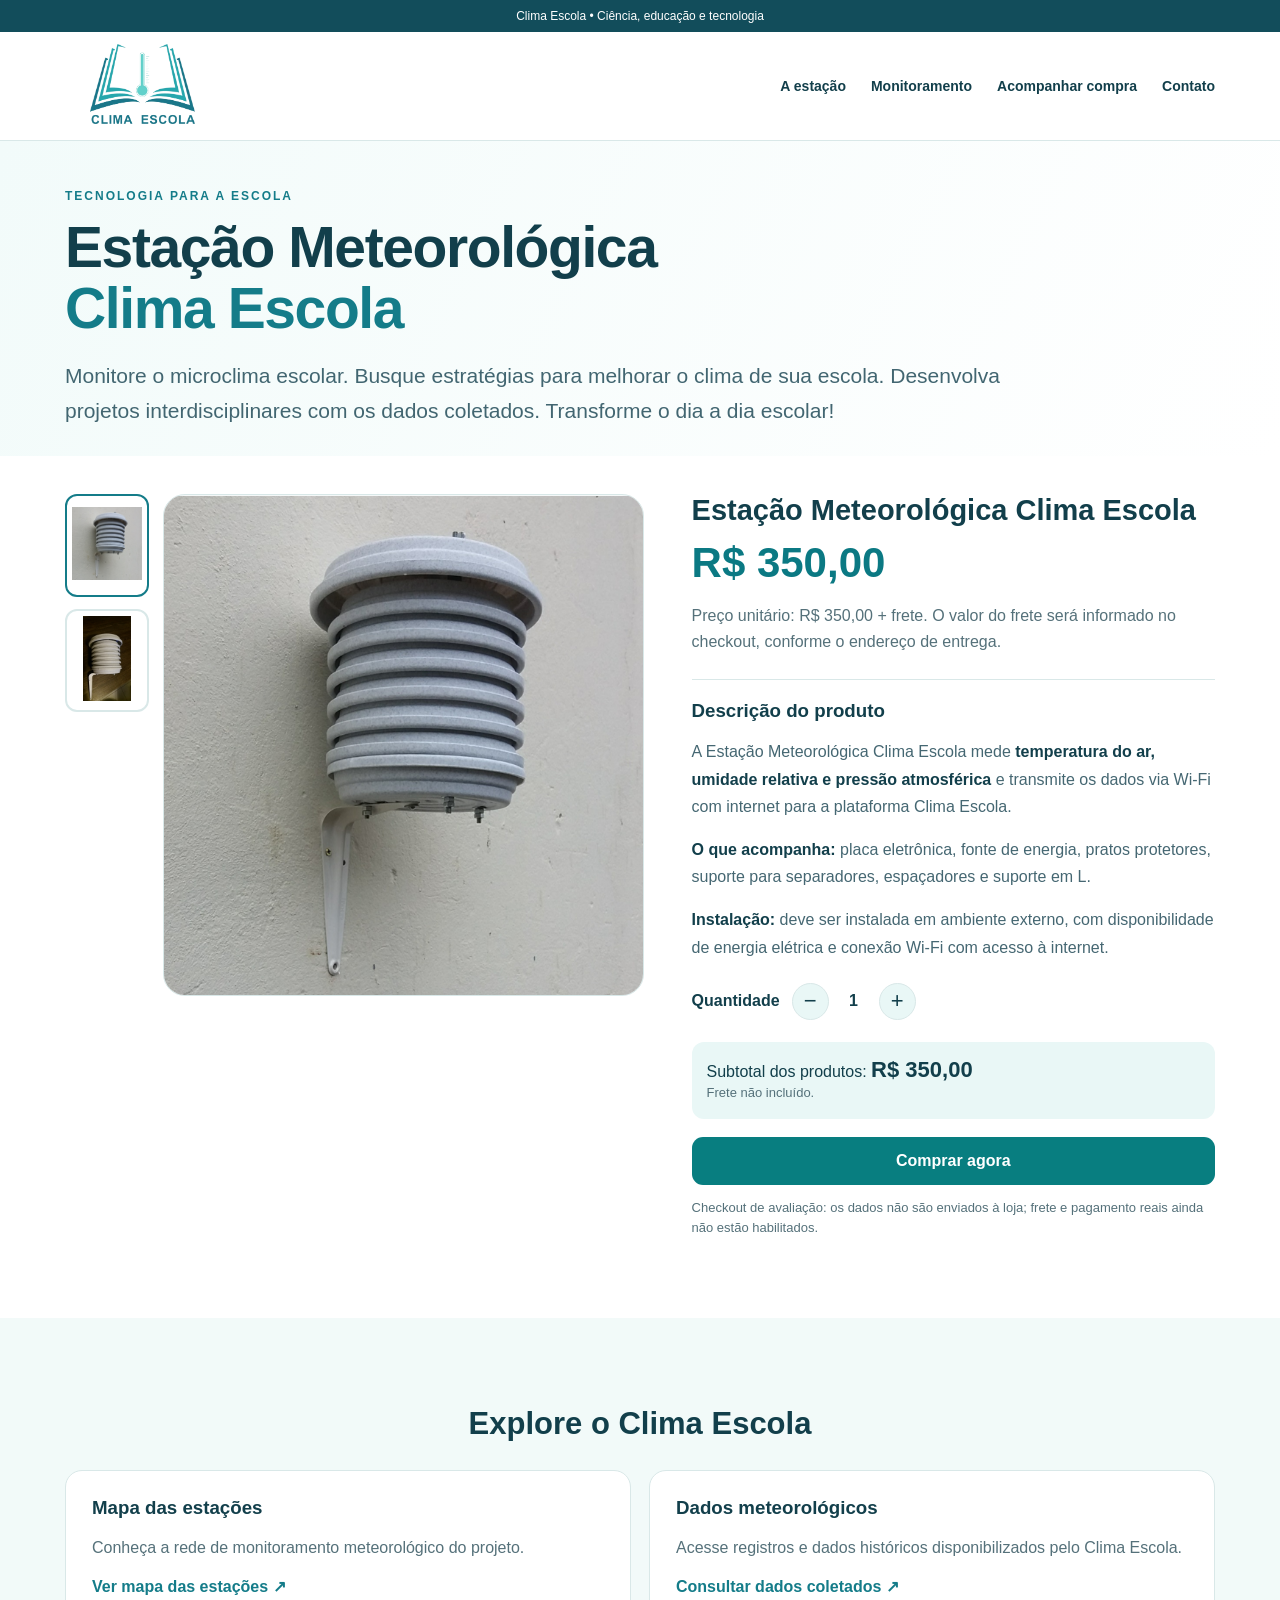
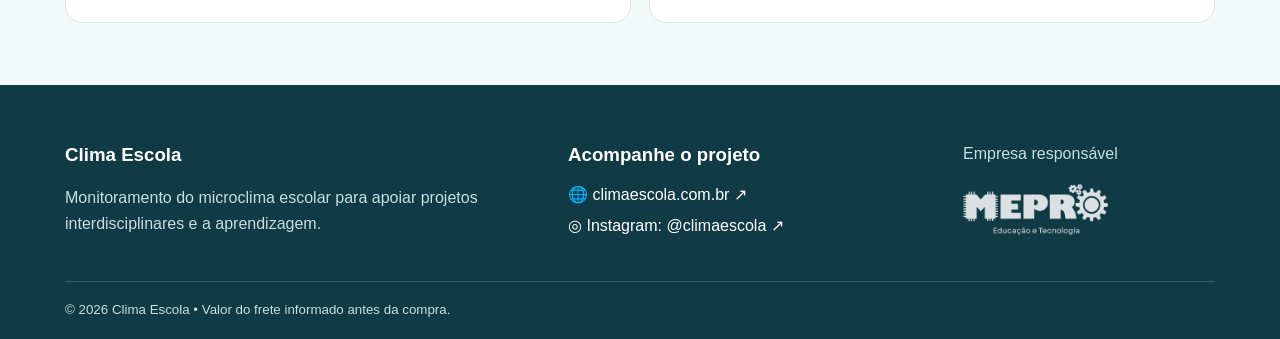
==== index.html @ 7504cd3f "Add files via upload" ====
<!doctype html><html lang="pt-BR"><head><meta charset="utf-8"><meta name="viewport" content="width=device-width,initial-scale=1"><meta name="description" content="Estação Meteorológica Clima Escola. Monitore o microclima escolar e desenvolva projetos com dados meteorológicos."><title>Estação Meteorológica | Clima Escola</title><style>
:root{--dark:#123f4b;--teal:#147c89;--mint:#e9f7f6;--line:#d9e8e8;--muted:#55717a}*{box-sizing:border-box}html{scroll-behavior:smooth}body{margin:0;font-family:Arial,Helvetica,sans-serif;color:var(--dark);background:#fff}a{color:inherit;text-decoration:none}button,input{font:inherit}.wrap{width:min(1150px,calc(100% - 36px));margin:auto}.strip{background:#124d5b;color:white;text-align:center;padding:9px;font-size:12px}.header{border-bottom:1px solid var(--line);background:#fff}.nav{display:flex;align-items:center;justify-content:space-between;gap:18px;padding:12px 0}.logo{width:155px;max-height:80px;object-fit:contain}.links{display:flex;gap:25px;flex-wrap:wrap;font-size:14px;font-weight:700}.links a:hover,.footer a:hover{color:#28a7a8}.intro{background:linear-gradient(115deg,#f2fbfa,#fff);padding:48px 0 28px}.intro .kicker{font-size:12px;letter-spacing:2px;color:var(--teal);font-weight:800;text-transform:uppercase}.intro h1{font-size:clamp(34px,4.6vw,57px);line-height:1.07;letter-spacing:-1.4px;margin:14px 0 20px}.intro h1 span{display:block;color:var(--teal)}.intro p{font-size:clamp(17px,2vw,21px);line-height:1.65;color:#426671;max-width:950px;margin:0}.shop{padding:38px 0 66px}.shop-grid{display:grid;grid-template-columns:minmax(0,1.05fr) minmax(340px,.95fr);gap:48px;align-items:start}.photo-area{display:grid;grid-template-columns:84px minmax(0,1fr);gap:14px}.thumbs{display:flex;flex-direction:column;gap:12px}.thumb{border:2px solid var(--line);background:white;border-radius:12px;padding:5px;cursor:pointer}.thumb[aria-pressed=true]{border-color:var(--teal)}.thumb img{width:100%;height:85px;object-fit:contain}.photo-main{border:1px solid var(--line);background:#f4f8f8;border-radius:22px;display:grid;place-items:center;min-height:500px;overflow:hidden}.photo-main img{width:100%;height:500px;object-fit:contain}.detail h2{font-size:29px;margin:0 0 12px}.price{font-size:42px;font-weight:800;color:#0b7983;margin:0 0 10px}.muted{color:var(--muted);line-height:1.6}.description{margin-top:25px;padding-top:20px;border-top:1px solid var(--line)}.description h3{margin:0 0 10px}.description p{line-height:1.7;color:#456772}.description strong{color:var(--dark)}.qty{display:flex;align-items:center;gap:12px;margin:22px 0}.qty button{width:37px;height:37px;border-radius:50%;border:1px solid var(--line);background:var(--mint);cursor:pointer;font-size:22px;color:var(--dark)}.qty output{min-width:26px;text-align:center;font-weight:bold}.subtotal{background:var(--mint);padding:15px;border-radius:12px;margin:12px 0 18px}.subtotal strong{font-size:22px}.primary{background:#087e80;border:0;border-radius:11px;color:white;padding:15px 24px;cursor:pointer;font-weight:700;display:inline-block;text-align:center}.primary:hover{background:#08646a}.full{width:100%}.shipping{margin:20px 0}.shipping label{display:block;font-weight:bold;margin-bottom:8px}.shipping input{width:100%;border:1px solid #b9d2d3;border-radius:10px;padding:13px}.notice{font-size:13px;line-height:1.6;color:#55717a}.info{padding:62px 0;background:#f2faf9}.info h2{text-align:center;font-size:31px}.info-grid{display:grid;grid-template-columns:1fr 1fr;gap:18px;margin-top:28px}.info-card{background:white;border:1px solid var(--line);padding:26px;border-radius:17px}.info-card h3{margin:0 0 10px}.info-card p{line-height:1.65;color:var(--muted)}.info-card a{font-weight:700;color:var(--teal)}.footer{background:#103a46;color:white;padding:40px 0 22px}.foot-grid{display:grid;grid-template-columns:1.3fr 1fr .7fr;gap:35px}.footer p{color:#c6dfe0;line-height:1.65}.footer a{display:block;margin:12px 0}.mepro{width:145px;max-width:100%;object-fit:contain;opacity:.85}.footer small{display:block;margin-top:28px;padding-top:20px;border-top:1px solid #3b6168;color:#c6dfe0}@media(max-width:850px){.shop-grid{grid-template-columns:1fr;gap:26px}.photo-main,.photo-main img{height:400px;min-height:0}.foot-grid{grid-template-columns:1fr 1fr}.links{gap:13px}}@media(max-width:560px){.links{font-size:12px}.links a:nth-child(2){display:none}.logo{width:110px}.intro{padding:34px 0 18px}.shop{padding:25px 0 45px}.photo-area{grid-template-columns:1fr}.thumbs{flex-direction:row;order:2}.thumb{width:82px}.photo-main,.photo-main img{height:350px}.info-grid,.foot-grid{grid-template-columns:1fr}.info{padding:42px 0}}
</style></head><body><div class="strip">Clima Escola • Ciência, educação e tecnologia</div><header class="header"><div class="wrap nav"><a href="#inicio" aria-label="Início"><img class="logo" src="logo-clima-escola.png" alt="Logotipo Clima Escola"></a><nav class="links" aria-label="Menu"><a href="#produto">A estação</a><a href="#monitoramento">Monitoramento</a><a href="acompanhamento.html">Acompanhar compra</a><a href="#contato">Contato</a></nav></div></header><main><section id="inicio" class="intro"><div class="wrap"><div class="kicker">Tecnologia para a escola</div><h1>Estação Meteorológica<span>Clima Escola</span></h1><p>Monitore o microclima escolar. Busque estratégias para melhorar o clima de sua escola. Desenvolva projetos interdisciplinares com os dados coletados. Transforme o dia a dia escolar!</p></div></section><section id="produto" class="shop"><div class="wrap shop-grid"><div class="photo-area"><div class="thumbs" aria-label="Fotografias do produto"><button class="thumb" type="button" aria-label="Ver estação instalada" aria-pressed="true" data-image="estacao-original-instalada.png" data-alt="Fotografia original da estação meteorológica instalada em parede"><img src="estacao-original-instalada.png" alt="Miniatura da estação instalada"></button><button class="thumb" type="button" aria-label="Ver detalhe da estação" aria-pressed="false" data-image="estacao-original-detalhe.jpg" data-alt="Fotografia original da estação meteorológica com suporte em L"><img src="estacao-original-detalhe.jpg" alt="Miniatura da estação com suporte"></button></div><div class="photo-main"><img id="principal" src="estacao-original-instalada.png" alt="Fotografia original da estação meteorológica instalada em parede"></div></div><div class="detail"><h2>Estação Meteorológica Clima Escola</h2><p class="price">R$ 350,00</p><p class="muted">Preço unitário: R$ 350,00 + frete. O valor do frete será informado no checkout, conforme o endereço de entrega.</p><div class="description"><h3>Descrição do produto</h3><p>A Estação Meteorológica Clima Escola mede <strong>temperatura do ar, umidade relativa e pressão atmosférica</strong> e transmite os dados via Wi-Fi com internet para a plataforma Clima Escola.</p><p><strong>O que acompanha:</strong> placa eletrônica, fonte de energia, pratos protetores, suporte para separadores, espaçadores e suporte em L.</p><p><strong>Instalação:</strong> deve ser instalada em ambiente externo, com disponibilidade de energia elétrica e conexão Wi-Fi com acesso à internet.</p></div><div class="qty"><strong>Quantidade</strong><button id="menos" type="button" aria-label="Diminuir quantidade">−</button><output id="quantidade" aria-live="polite">1</output><button id="mais" type="button" aria-label="Aumentar quantidade">+</button></div><div class="subtotal">Subtotal dos produtos: <strong id="subtotal">R$ 350,00</strong><div class="notice">Frete não incluído.</div></div><button class="primary full" id="comprar" type="button">Comprar agora</button><p class="notice" id="aviso-compra" role="status">Checkout de avaliação: os dados não são enviados à loja; frete e pagamento reais ainda não estão habilitados.</p></div></div></section><section class="info" id="monitoramento"><div class="wrap"><h2>Explore o Clima Escola</h2><div class="info-grid"><article class="info-card"><h3>Mapa das estações</h3><p>Conheça a rede de monitoramento meteorológico do projeto.</p><a href="https://climaescola.com.br/Clima/mapa02.php" target="_blank" rel="noopener noreferrer">Ver mapa das estações ↗</a></article><article class="info-card"><h3>Dados meteorológicos</h3><p>Acesse registros e dados históricos disponibilizados pelo Clima Escola.</p><a href="https://climaescola.com.br/Clima/dados_coletados.php" target="_blank" rel="noopener noreferrer">Consultar dados coletados ↗</a></article></div></div></section></main><footer id="contato" class="footer"><div class="wrap"><div class="foot-grid"><div><h3>Clima Escola</h3><p>Monitoramento do microclima escolar para apoiar projetos interdisciplinares e a aprendizagem.</p></div><div><h3>Acompanhe o projeto</h3><a href="https://climaescola.com.br" target="_blank" rel="noopener noreferrer">🌐 climaescola.com.br ↗</a><a href="https://www.instagram.com/climaescola/" target="_blank" rel="noopener noreferrer">◎ Instagram: @climaescola ↗</a></div><div><p>Empresa responsável</p><img class="mepro" src="logo-mepro.png" alt="Mepro Educação e Tecnologia"></div></div><small>© <span id="ano"></span> Clima Escola • Valor do frete informado antes da compra.</small></div></footer><script>
const money=n=>n.toLocaleString('pt-BR',{style:'currency',currency:'BRL'});let quantidade=1;function atualiza(){document.getElementById('quantidade').textContent=quantidade;document.getElementById('subtotal').textContent=money(quantidade*350)}document.getElementById('menos').addEventListener('click',()=>{quantidade=Math.max(1,quantidade-1);atualiza()});document.getElementById('mais').addEventListener('click',()=>{quantidade=Math.min(99,quantidade+1);atualiza()});document.querySelectorAll('.thumb').forEach(btn=>btn.addEventListener('click',()=>{document.getElementById('principal').src=btn.dataset.image;document.getElementById('principal').alt=btn.dataset.alt;document.querySelectorAll('.thumb').forEach(b=>b.setAttribute('aria-pressed',String(b===btn)))}));document.getElementById('comprar').addEventListener('click',()=>{sessionStorage.setItem('ce_qtd',String(quantidade));sessionStorage.removeItem('ce_cep');window.location.href='checkout.html'});document.getElementById('ano').textContent=new Date().getFullYear();
</script></body></html>
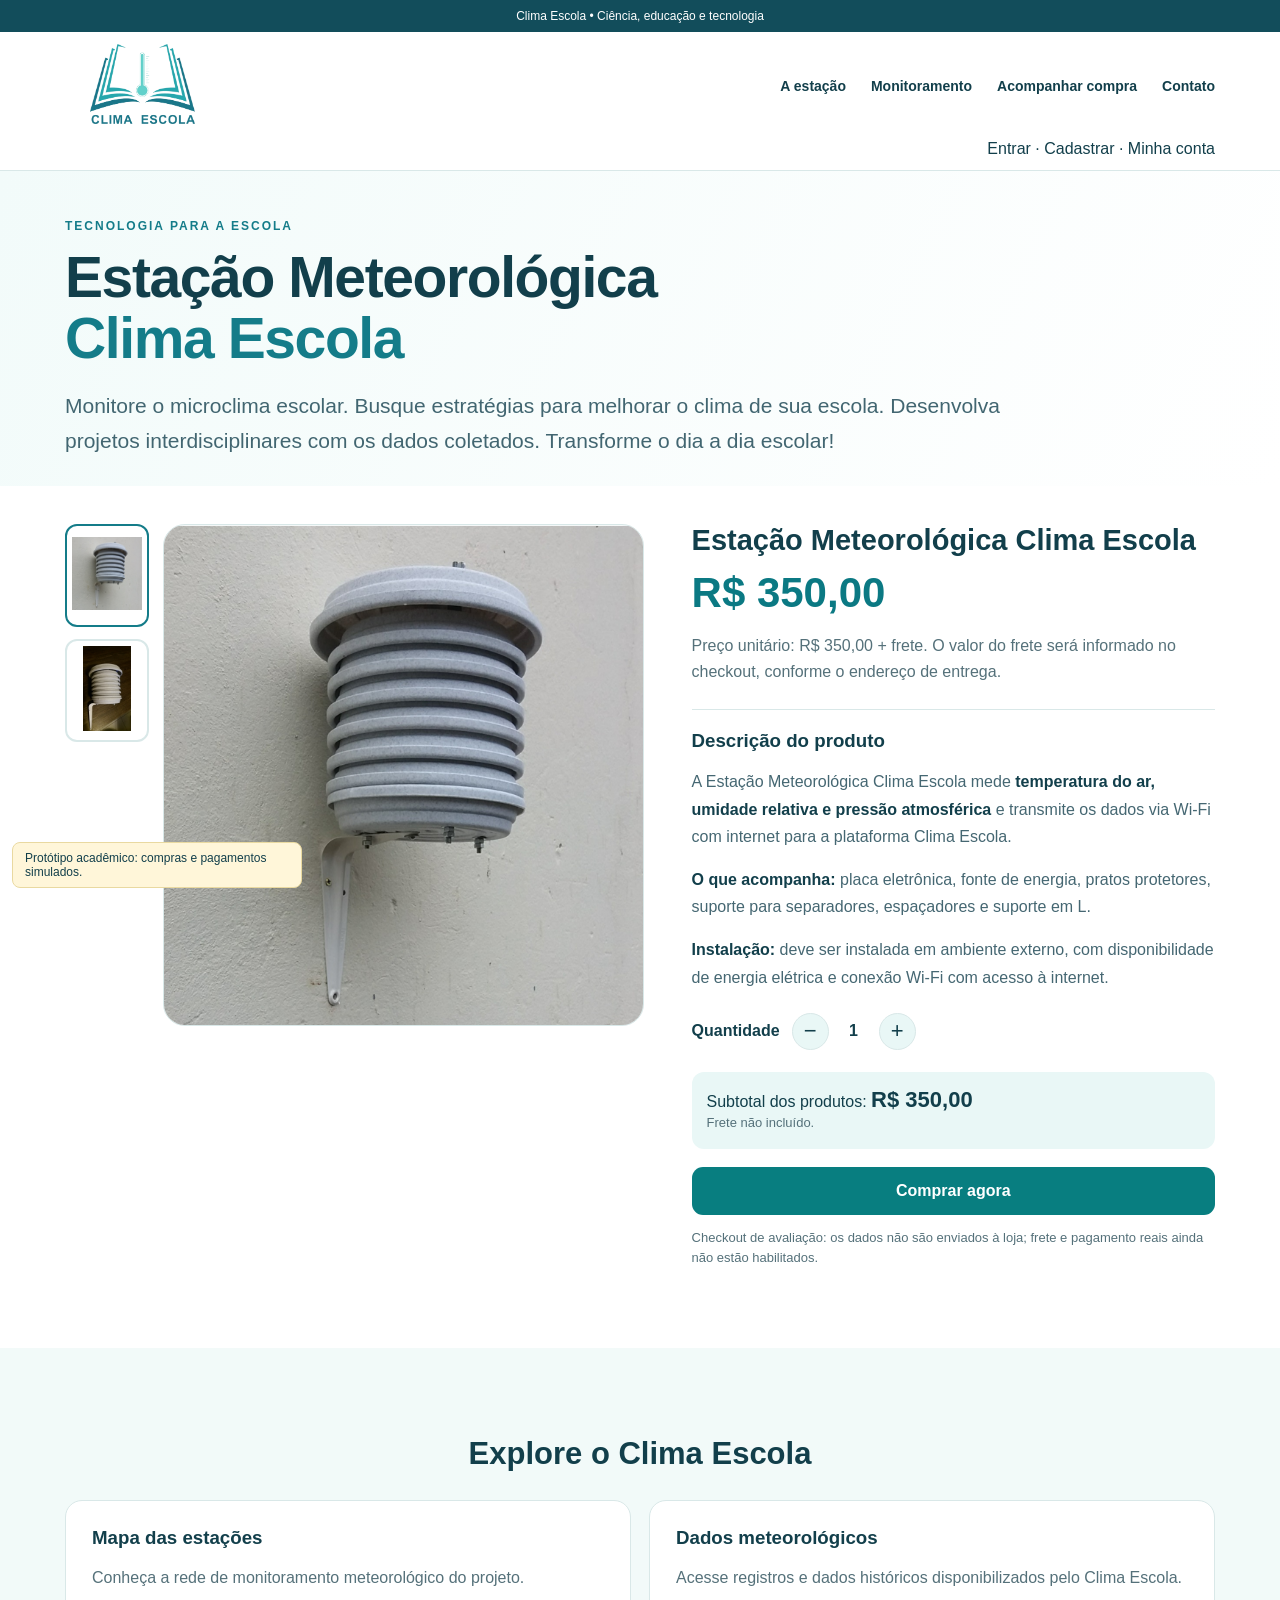
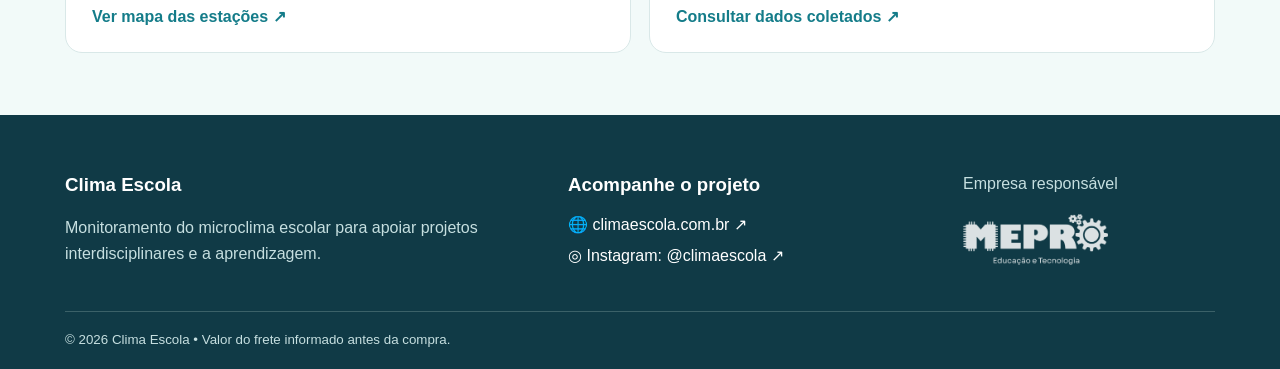
==== commit 065960b9: "Add files via upload" ====
--- a/index.html
+++ b/index.html
@@ -1,5 +1,5 @@
 <!doctype html><html lang="pt-BR"><head><meta charset="utf-8"><meta name="viewport" content="width=device-width,initial-scale=1"><meta name="description" content="Estação Meteorológica Clima Escola. Monitore o microclima escolar e desenvolva projetos com dados meteorológicos."><title>Estação Meteorológica | Clima Escola</title><style>
 :root{--dark:#123f4b;--teal:#147c89;--mint:#e9f7f6;--line:#d9e8e8;--muted:#55717a}*{box-sizing:border-box}html{scroll-behavior:smooth}body{margin:0;font-family:Arial,Helvetica,sans-serif;color:var(--dark);background:#fff}a{color:inherit;text-decoration:none}button,input{font:inherit}.wrap{width:min(1150px,calc(100% - 36px));margin:auto}.strip{background:#124d5b;color:white;text-align:center;padding:9px;font-size:12px}.header{border-bottom:1px solid var(--line);background:#fff}.nav{display:flex;align-items:center;justify-content:space-between;gap:18px;padding:12px 0}.logo{width:155px;max-height:80px;object-fit:contain}.links{display:flex;gap:25px;flex-wrap:wrap;font-size:14px;font-weight:700}.links a:hover,.footer a:hover{color:#28a7a8}.intro{background:linear-gradient(115deg,#f2fbfa,#fff);padding:48px 0 28px}.intro .kicker{font-size:12px;letter-spacing:2px;color:var(--teal);font-weight:800;text-transform:uppercase}.intro h1{font-size:clamp(34px,4.6vw,57px);line-height:1.07;letter-spacing:-1.4px;margin:14px 0 20px}.intro h1 span{display:block;color:var(--teal)}.intro p{font-size:clamp(17px,2vw,21px);line-height:1.65;color:#426671;max-width:950px;margin:0}.shop{padding:38px 0 66px}.shop-grid{display:grid;grid-template-columns:minmax(0,1.05fr) minmax(340px,.95fr);gap:48px;align-items:start}.photo-area{display:grid;grid-template-columns:84px minmax(0,1fr);gap:14px}.thumbs{display:flex;flex-direction:column;gap:12px}.thumb{border:2px solid var(--line);background:white;border-radius:12px;padding:5px;cursor:pointer}.thumb[aria-pressed=true]{border-color:var(--teal)}.thumb img{width:100%;height:85px;object-fit:contain}.photo-main{border:1px solid var(--line);background:#f4f8f8;border-radius:22px;display:grid;place-items:center;min-height:500px;overflow:hidden}.photo-main img{width:100%;height:500px;object-fit:contain}.detail h2{font-size:29px;margin:0 0 12px}.price{font-size:42px;font-weight:800;color:#0b7983;margin:0 0 10px}.muted{color:var(--muted);line-height:1.6}.description{margin-top:25px;padding-top:20px;border-top:1px solid var(--line)}.description h3{margin:0 0 10px}.description p{line-height:1.7;color:#456772}.description strong{color:var(--dark)}.qty{display:flex;align-items:center;gap:12px;margin:22px 0}.qty button{width:37px;height:37px;border-radius:50%;border:1px solid var(--line);background:var(--mint);cursor:pointer;font-size:22px;color:var(--dark)}.qty output{min-width:26px;text-align:center;font-weight:bold}.subtotal{background:var(--mint);padding:15px;border-radius:12px;margin:12px 0 18px}.subtotal strong{font-size:22px}.primary{background:#087e80;border:0;border-radius:11px;color:white;padding:15px 24px;cursor:pointer;font-weight:700;display:inline-block;text-align:center}.primary:hover{background:#08646a}.full{width:100%}.shipping{margin:20px 0}.shipping label{display:block;font-weight:bold;margin-bottom:8px}.shipping input{width:100%;border:1px solid #b9d2d3;border-radius:10px;padding:13px}.notice{font-size:13px;line-height:1.6;color:#55717a}.info{padding:62px 0;background:#f2faf9}.info h2{text-align:center;font-size:31px}.info-grid{display:grid;grid-template-columns:1fr 1fr;gap:18px;margin-top:28px}.info-card{background:white;border:1px solid var(--line);padding:26px;border-radius:17px}.info-card h3{margin:0 0 10px}.info-card p{line-height:1.65;color:var(--muted)}.info-card a{font-weight:700;color:var(--teal)}.footer{background:#103a46;color:white;padding:40px 0 22px}.foot-grid{display:grid;grid-template-columns:1.3fr 1fr .7fr;gap:35px}.footer p{color:#c6dfe0;line-height:1.65}.footer a{display:block;margin:12px 0}.mepro{width:145px;max-width:100%;object-fit:contain;opacity:.85}.footer small{display:block;margin-top:28px;padding-top:20px;border-top:1px solid #3b6168;color:#c6dfe0}@media(max-width:850px){.shop-grid{grid-template-columns:1fr;gap:26px}.photo-main,.photo-main img{height:400px;min-height:0}.foot-grid{grid-template-columns:1fr 1fr}.links{gap:13px}}@media(max-width:560px){.links{font-size:12px}.links a:nth-child(2){display:none}.logo{width:110px}.intro{padding:34px 0 18px}.shop{padding:25px 0 45px}.photo-area{grid-template-columns:1fr}.thumbs{flex-direction:row;order:2}.thumb{width:82px}.photo-main,.photo-main img{height:350px}.info-grid,.foot-grid{grid-template-columns:1fr}.info{padding:42px 0}}
-</style></head><body><div class="strip">Clima Escola • Ciência, educação e tecnologia</div><header class="header"><div class="wrap nav"><a href="#inicio" aria-label="Início"><img class="logo" src="logo-clima-escola.png" alt="Logotipo Clima Escola"></a><nav class="links" aria-label="Menu"><a href="#produto">A estação</a><a href="#monitoramento">Monitoramento</a><a href="acompanhamento.html">Acompanhar compra</a><a href="#contato">Contato</a></nav></div></header><main><section id="inicio" class="intro"><div class="wrap"><div class="kicker">Tecnologia para a escola</div><h1>Estação Meteorológica<span>Clima Escola</span></h1><p>Monitore o microclima escolar. Busque estratégias para melhorar o clima de sua escola. Desenvolva projetos interdisciplinares com os dados coletados. Transforme o dia a dia escolar!</p></div></section><section id="produto" class="shop"><div class="wrap shop-grid"><div class="photo-area"><div class="thumbs" aria-label="Fotografias do produto"><button class="thumb" type="button" aria-label="Ver estação instalada" aria-pressed="true" data-image="estacao-original-instalada.png" data-alt="Fotografia original da estação meteorológica instalada em parede"><img src="estacao-original-instalada.png" alt="Miniatura da estação instalada"></button><button class="thumb" type="button" aria-label="Ver detalhe da estação" aria-pressed="false" data-image="estacao-original-detalhe.jpg" data-alt="Fotografia original da estação meteorológica com suporte em L"><img src="estacao-original-detalhe.jpg" alt="Miniatura da estação com suporte"></button></div><div class="photo-main"><img id="principal" src="estacao-original-instalada.png" alt="Fotografia original da estação meteorológica instalada em parede"></div></div><div class="detail"><h2>Estação Meteorológica Clima Escola</h2><p class="price">R$ 350,00</p><p class="muted">Preço unitário: R$ 350,00 + frete. O valor do frete será informado no checkout, conforme o endereço de entrega.</p><div class="description"><h3>Descrição do produto</h3><p>A Estação Meteorológica Clima Escola mede <strong>temperatura do ar, umidade relativa e pressão atmosférica</strong> e transmite os dados via Wi-Fi com internet para a plataforma Clima Escola.</p><p><strong>O que acompanha:</strong> placa eletrônica, fonte de energia, pratos protetores, suporte para separadores, espaçadores e suporte em L.</p><p><strong>Instalação:</strong> deve ser instalada em ambiente externo, com disponibilidade de energia elétrica e conexão Wi-Fi com acesso à internet.</p></div><div class="qty"><strong>Quantidade</strong><button id="menos" type="button" aria-label="Diminuir quantidade">−</button><output id="quantidade" aria-live="polite">1</output><button id="mais" type="button" aria-label="Aumentar quantidade">+</button></div><div class="subtotal">Subtotal dos produtos: <strong id="subtotal">R$ 350,00</strong><div class="notice">Frete não incluído.</div></div><button class="primary full" id="comprar" type="button">Comprar agora</button><p class="notice" id="aviso-compra" role="status">Checkout de avaliação: os dados não são enviados à loja; frete e pagamento reais ainda não estão habilitados.</p></div></div></section><section class="info" id="monitoramento"><div class="wrap"><h2>Explore o Clima Escola</h2><div class="info-grid"><article class="info-card"><h3>Mapa das estações</h3><p>Conheça a rede de monitoramento meteorológico do projeto.</p><a href="https://climaescola.com.br/Clima/mapa02.php" target="_blank" rel="noopener noreferrer">Ver mapa das estações ↗</a></article><article class="info-card"><h3>Dados meteorológicos</h3><p>Acesse registros e dados históricos disponibilizados pelo Clima Escola.</p><a href="https://climaescola.com.br/Clima/dados_coletados.php" target="_blank" rel="noopener noreferrer">Consultar dados coletados ↗</a></article></div></div></section></main><footer id="contato" class="footer"><div class="wrap"><div class="foot-grid"><div><h3>Clima Escola</h3><p>Monitoramento do microclima escolar para apoiar projetos interdisciplinares e a aprendizagem.</p></div><div><h3>Acompanhe o projeto</h3><a href="https://climaescola.com.br" target="_blank" rel="noopener noreferrer">🌐 climaescola.com.br ↗</a><a href="https://www.instagram.com/climaescola/" target="_blank" rel="noopener noreferrer">◎ Instagram: @climaescola ↗</a></div><div><p>Empresa responsável</p><img class="mepro" src="logo-mepro.png" alt="Mepro Educação e Tecnologia"></div></div><small>© <span id="ano"></span> Clima Escola • Valor do frete informado antes da compra.</small></div></footer><script>
+</style></head><body><div class="strip">Clima Escola • Ciência, educação e tecnologia</div><header class="header"><div class="wrap nav"><a href="#inicio" aria-label="Início"><img class="logo" src="logo-clima-escola.png" alt="Logotipo Clima Escola"></a><nav class="links" aria-label="Menu"><a href="#produto">A estação</a><a href="#monitoramento">Monitoramento</a><a href="acompanhamento.html">Acompanhar compra</a><a href="#contato">Contato</a></nav></div><div class="wrap" style="padding:0 0 12px;text-align:right"><a href="login.html">Entrar</a> · <a href="cadastro.html">Cadastrar</a> · <a href="minha-conta.html">Minha conta</a></div></header><main><section id="inicio" class="intro"><div class="wrap"><div class="kicker">Tecnologia para a escola</div><h1>Estação Meteorológica<span>Clima Escola</span></h1><p>Monitore o microclima escolar. Busque estratégias para melhorar o clima de sua escola. Desenvolva projetos interdisciplinares com os dados coletados. Transforme o dia a dia escolar!</p></div></section><section id="produto" class="shop"><div class="wrap shop-grid"><div class="photo-area"><div class="thumbs" aria-label="Fotografias do produto"><button class="thumb" type="button" aria-label="Ver estação instalada" aria-pressed="true" data-image="estacao-original-instalada.png" data-alt="Fotografia original da estação meteorológica instalada em parede"><img src="estacao-original-instalada.png" alt="Miniatura da estação instalada"></button><button class="thumb" type="button" aria-label="Ver detalhe da estação" aria-pressed="false" data-image="estacao-original-detalhe.jpg" data-alt="Fotografia original da estação meteorológica com suporte em L"><img src="estacao-original-detalhe.jpg" alt="Miniatura da estação com suporte"></button></div><div class="photo-main"><img id="principal" src="estacao-original-instalada.png" alt="Fotografia original da estação meteorológica instalada em parede"></div></div><div class="detail"><h2>Estação Meteorológica Clima Escola</h2><p class="price">R$ 350,00</p><p class="muted">Preço unitário: R$ 350,00 + frete. O valor do frete será informado no checkout, conforme o endereço de entrega.</p><div class="description"><h3>Descrição do produto</h3><p>A Estação Meteorológica Clima Escola mede <strong>temperatura do ar, umidade relativa e pressão atmosférica</strong> e transmite os dados via Wi-Fi com internet para a plataforma Clima Escola.</p><p><strong>O que acompanha:</strong> placa eletrônica, fonte de energia, pratos protetores, suporte para separadores, espaçadores e suporte em L.</p><p><strong>Instalação:</strong> deve ser instalada em ambiente externo, com disponibilidade de energia elétrica e conexão Wi-Fi com acesso à internet.</p></div><div class="qty"><strong>Quantidade</strong><button id="menos" type="button" aria-label="Diminuir quantidade">−</button><output id="quantidade" aria-live="polite">1</output><button id="mais" type="button" aria-label="Aumentar quantidade">+</button></div><div class="subtotal">Subtotal dos produtos: <strong id="subtotal">R$ 350,00</strong><div class="notice">Frete não incluído.</div></div><button class="primary full" id="comprar" type="button">Comprar agora</button><p class="notice" id="aviso-compra" role="status">Checkout de avaliação: os dados não são enviados à loja; frete e pagamento reais ainda não estão habilitados.</p></div></div></section><section class="info" id="monitoramento"><div class="wrap"><h2>Explore o Clima Escola</h2><div class="info-grid"><article class="info-card"><h3>Mapa das estações</h3><p>Conheça a rede de monitoramento meteorológico do projeto.</p><a href="https://climaescola.com.br/Clima/mapa02.php" target="_blank" rel="noopener noreferrer">Ver mapa das estações ↗</a></article><article class="info-card"><h3>Dados meteorológicos</h3><p>Acesse registros e dados históricos disponibilizados pelo Clima Escola.</p><a href="https://climaescola.com.br/Clima/dados_coletados.php" target="_blank" rel="noopener noreferrer">Consultar dados coletados ↗</a></article></div></div></section></main><footer id="contato" class="footer"><div class="wrap"><div class="foot-grid"><div><h3>Clima Escola</h3><p>Monitoramento do microclima escolar para apoiar projetos interdisciplinares e a aprendizagem.</p></div><div><h3>Acompanhe o projeto</h3><a href="https://climaescola.com.br" target="_blank" rel="noopener noreferrer">🌐 climaescola.com.br ↗</a><a href="https://www.instagram.com/climaescola/" target="_blank" rel="noopener noreferrer">◎ Instagram: @climaescola ↗</a></div><div><p>Empresa responsável</p><img class="mepro" src="logo-mepro.png" alt="Mepro Educação e Tecnologia"></div></div><small>© <span id="ano"></span> Clima Escola • Valor do frete informado antes da compra.</small></div></footer><script>
 const money=n=>n.toLocaleString('pt-BR',{style:'currency',currency:'BRL'});let quantidade=1;function atualiza(){document.getElementById('quantidade').textContent=quantidade;document.getElementById('subtotal').textContent=money(quantidade*350)}document.getElementById('menos').addEventListener('click',()=>{quantidade=Math.max(1,quantidade-1);atualiza()});document.getElementById('mais').addEventListener('click',()=>{quantidade=Math.min(99,quantidade+1);atualiza()});document.querySelectorAll('.thumb').forEach(btn=>btn.addEventListener('click',()=>{document.getElementById('principal').src=btn.dataset.image;document.getElementById('principal').alt=btn.dataset.alt;document.querySelectorAll('.thumb').forEach(b=>b.setAttribute('aria-pressed',String(b===btn)))}));document.getElementById('comprar').addEventListener('click',()=>{sessionStorage.setItem('ce_qtd',String(quantidade));sessionStorage.removeItem('ce_cep');window.location.href='checkout.html'});document.getElementById('ano').textContent=new Date().getFullYear();
-</script></body></html>+</script><div style="position:fixed;bottom:12px;left:12px;background:#fff6d9;border:1px solid #e9d9a0;padding:8px 12px;border-radius:8px;font-size:12px;max-width:290px">Protótipo acadêmico: compras e pagamentos simulados.</div></body></html>
